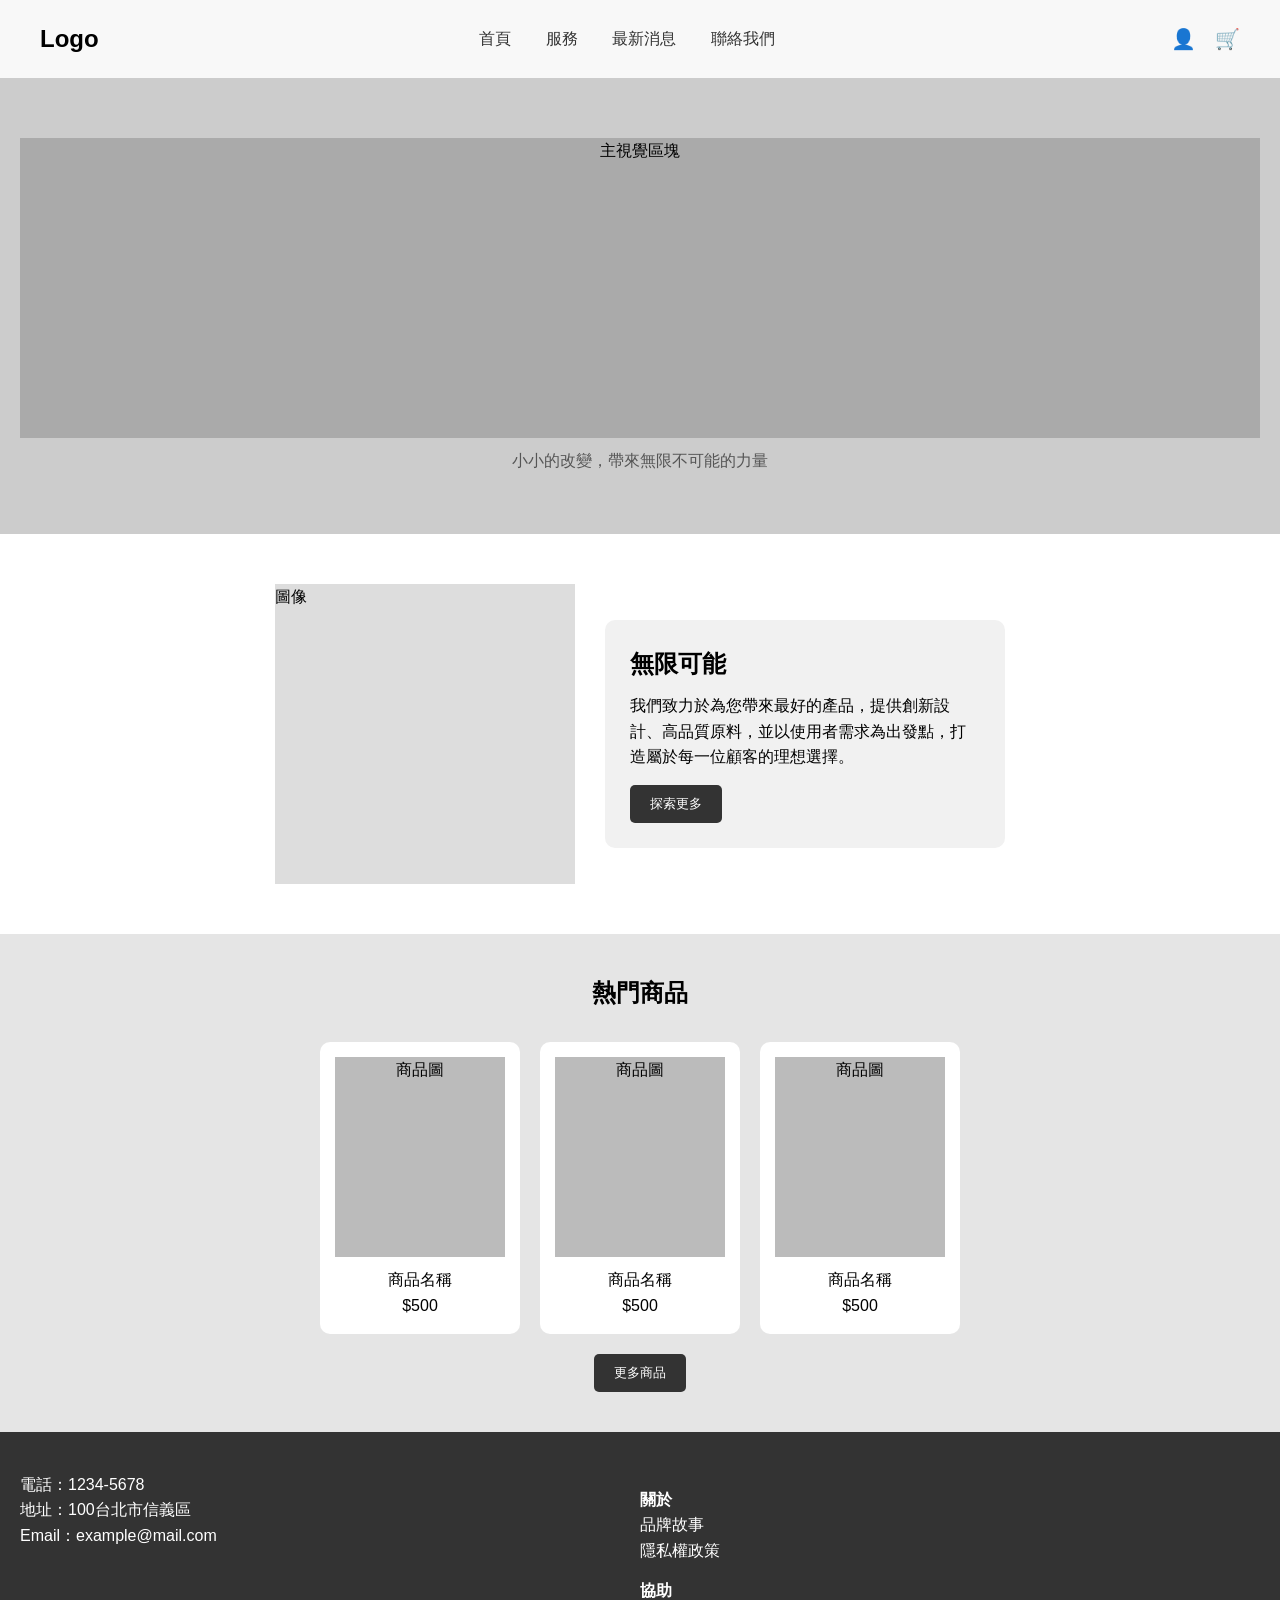
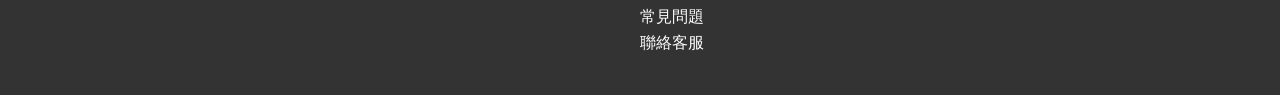
==== index.html @ bb770a78 "Add files via upload" ====
<!DOCTYPE html>
<html lang="zh-Hant">
<head>
  <meta charset="UTF-8" />
  <meta name="viewport" content="width=device-width, initial-scale=1.0" />
  <title>首頁範本</title>
  <link rel="stylesheet" href="styles.css" />
</head>
<body>

  <!-- 導覽列 -->
  <header class="navbar">
    <div class="logo">Logo</div>
    <nav class="menu">
      <a href="#">首頁</a>
      <a href="#">服務</a>
      <a href="#">最新消息</a>
      <a href="#">聯絡我們</a>
    </nav>
    <div class="icons">
      <span class="icon">👤</span>
      <span class="icon">🛒</span>
    </div>
  </header>

  <!-- 主視覺 -->
  <section class="hero">
    <div class="hero-banner">主視覺區塊</div>
    <p class="hero-subtitle">小小的改變，帶來無限不可能的力量</p>
  </section>

  <!-- 精選商品區 -->
  <section class="feature">
    <div class="feature-image">圖像</div>
    <div class="feature-text">
      <h2>無限可能</h2>
      <p>
        我們致力於為您帶來最好的產品，提供創新設計、高品質原料，並以使用者需求為出發點，打造屬於每一位顧客的理想選擇。
      </p>
      <button>探索更多</button>
    </div>
  </section>

  <!-- 熱門商品 -->
  <section class="products">
    <h2>熱門商品</h2>
    <div class="product-list">
      <div class="product-card">
        <div class="product-image">商品圖</div>
        <p>商品名稱</p>
        <p>$500</p>
      </div>
      <div class="product-card">
        <div class="product-image">商品圖</div>
        <p>商品名稱</p>
        <p>$500</p>
      </div>
      <div class="product-card">
        <div class="product-image">商品圖</div>
        <p>商品名稱</p>
        <p>$500</p>
      </div>
    </div>
    <button class="load-more">更多商品</button>
  </section>

  <!-- 頁尾 -->
  <footer class="footer">
    <div class="footer-contact">
      <p>電話：1234-5678</p>
      <p>地址：100台北市信義區</p>
      <p>Email：example@mail.com</p>
    </div>
    <div class="footer-links">
      <div>
        <h4>關於</h4>
        <p>品牌故事</p>
        <p>隱私權政策</p>
      </div>
      <div>
        <h4>協助</h4>
        <p>常見問題</p>
        <p>聯絡客服</p>
      </div>
    </div>
  </footer>

</body>
</html>
---- styles.css ----
* {
    margin: 0;
    padding: 0;
    box-sizing: border-box;
  }
  
  body {
    font-family: 'Arial', sans-serif;
    line-height: 1.6;
  }
  
  /* 導覽列 */
  .navbar {
    display: flex;
    justify-content: space-between;
    align-items: center;
    padding: 20px 40px;
    background-color: #f8f8f8;
  }
  
  .logo {
    font-weight: bold;
    font-size: 24px;
  }
  
  .menu a {
    margin: 0 15px;
    text-decoration: none;
    color: #333;
  }
  
  .icons .icon {
    margin-left: 15px;
    font-size: 20px;
  }
  
  /* 主視覺區 */
  .hero {
    background-color: #ccc;
    text-align: center;
    padding: 60px 20px;
  }
  
  .hero-banner {
    background: #aaa;
    height: 300px;
    margin-bottom: 10px;
  }
  
  .hero-subtitle {
    color: #555;
  }
  
  /* 精選區 */
  .feature {
    display: flex;
    flex-wrap: wrap;
    padding: 50px 20px;
    background: #fff;
    gap: 30px;
    justify-content: center;
    align-items: center;
  }
  
  .feature-image {
    background: #ddd;
    width: 300px;
    height: 300px;
  }
  
  .feature-text {
    max-width: 400px;
    background: #f1f1f1;
    padding: 25px;
    border-radius: 10px;
  }
  
  .feature-text h2 {
    margin-bottom: 10px;
  }
  
  .feature-text button {
    margin-top: 15px;
    padding: 10px 20px;
    background: #333;
    color: white;
    border: none;
    border-radius: 5px;
  }
  
  /* 商品卡片 */
  .products {
    background: #e5e5e5;
    padding: 40px 20px;
    text-align: center;
  }
  
  .product-list {
    display: flex;
    justify-content: center;
    gap: 20px;
    margin-top: 30px;
    flex-wrap: wrap;
  }
  
  .product-card {
    background: white;
    padding: 15px;
    width: 200px;
    border-radius: 10px;
  }
  
  .product-image {
    background: #bbb;
    height: 200px;
    margin-bottom: 10px;
  }
  
  .load-more {
    margin-top: 20px;
    padding: 10px 20px;
    border: none;
    background: #333;
    color: white;
    border-radius: 5px;
  }
  
  /* 頁尾 */
  .footer {
    background: #333;
    color: white;
    padding: 40px 20px;
    display: flex;
    flex-wrap: wrap;
    justify-content: space-between;
  }
  
  .footer-contact,
  .footer-links {
    flex: 1 1 250px;
  }
  
  .footer-links div {
    margin-top: 15px;
  }
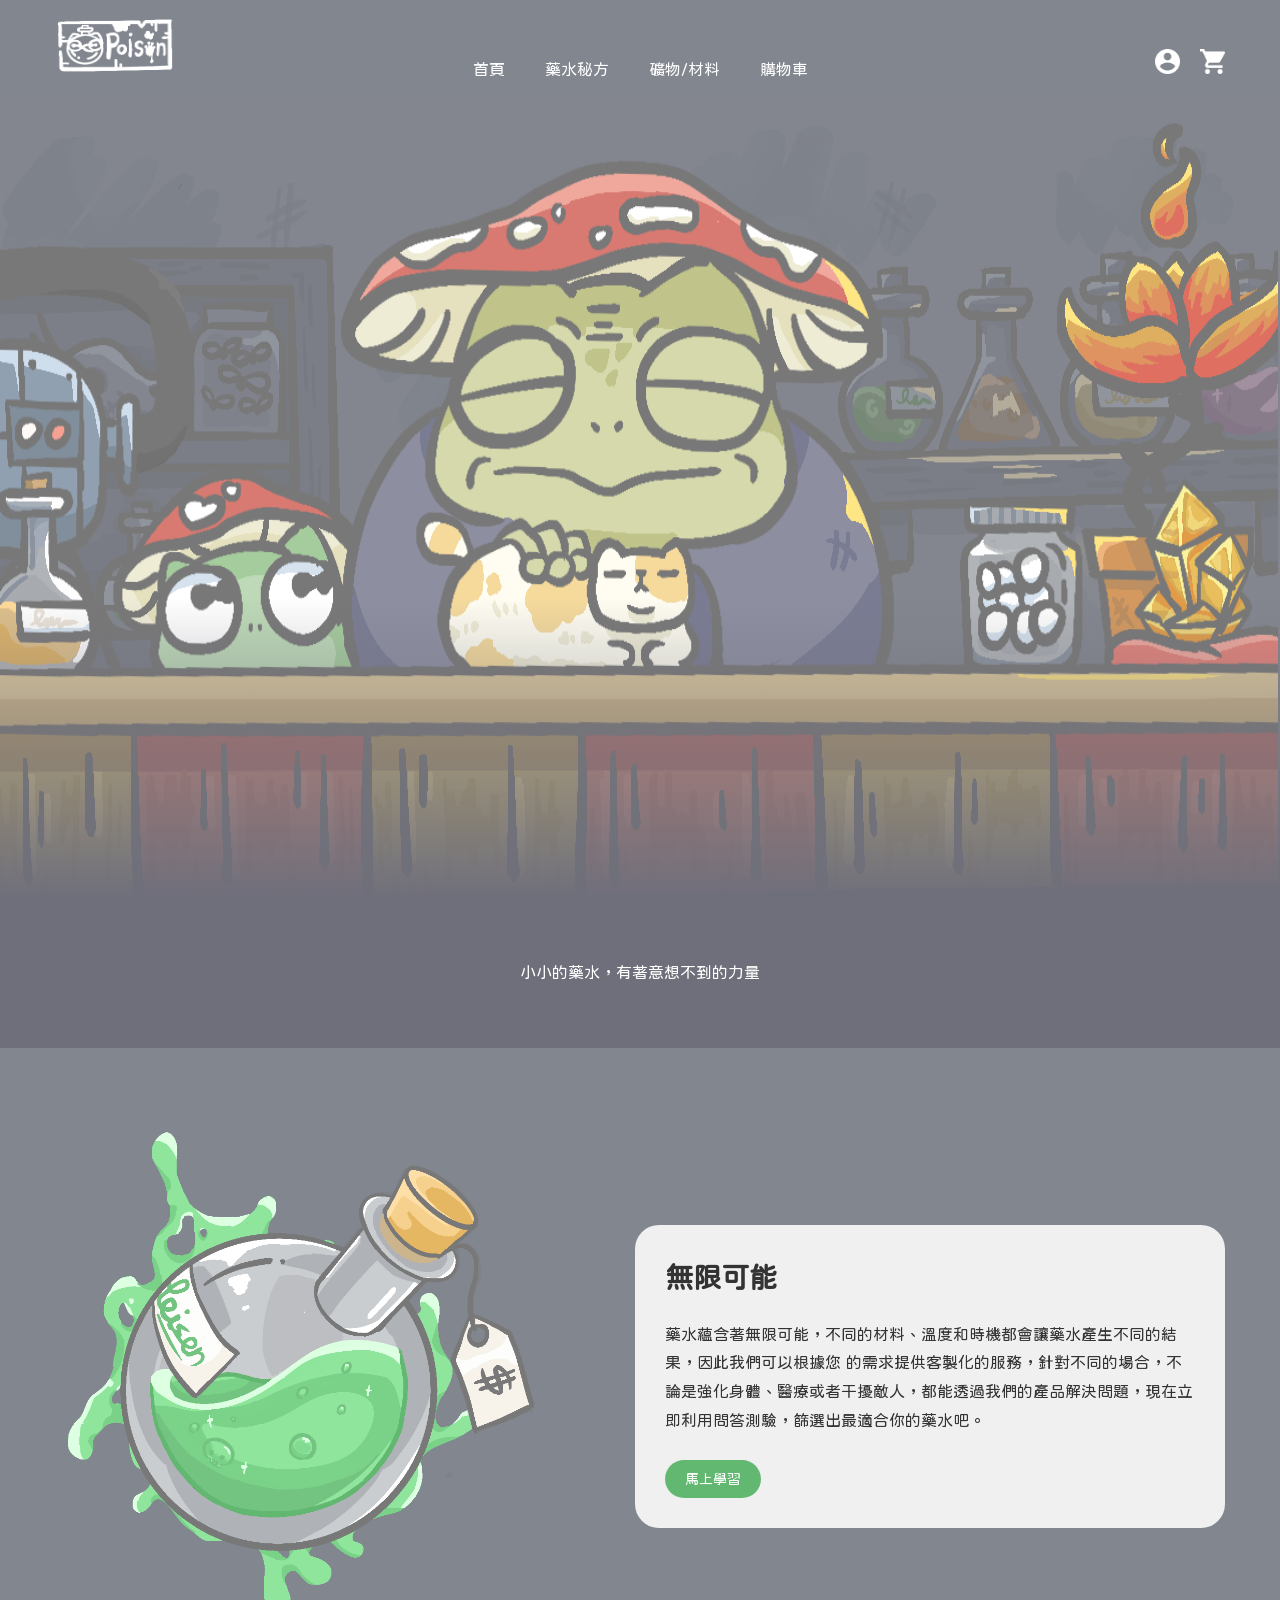
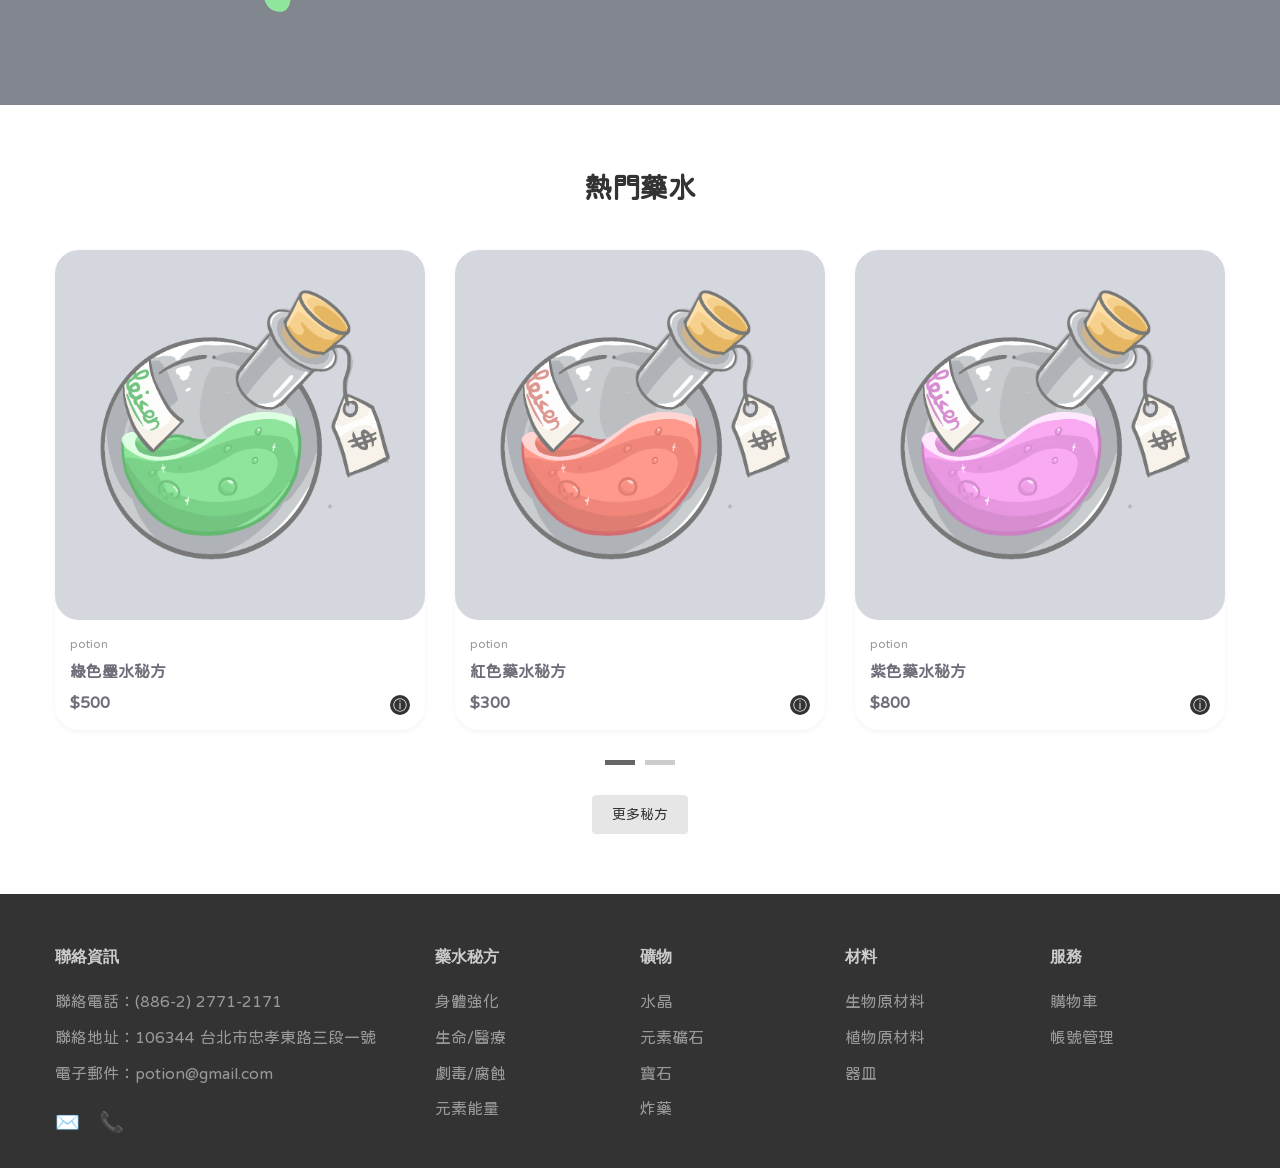
==== commit a85771bc: "Rename claude_fix.html to index.html" ====
--- a/index.html
+++ b/index.html
@@ -1,89 +1,168 @@
 <!DOCTYPE html>
-<html lang="zh-Hant">
+<html lang="zh-TW">
 <head>
-  <meta charset="UTF-8" />
-  <meta name="viewport" content="width=device-width, initial-scale=1.0" />
-  <title>首頁範本</title>
-  <link rel="stylesheet" href="styles.css" />
+    <meta charset="UTF-8">
+    <meta name="viewport" content="width=device-width, initial-scale=1.0">
+    <title>藥水教學課程網站</title>
+    <link rel="stylesheet" href="style_fix.css">
 </head>
 <body>
-
-  <!-- 導覽列 -->
-  <header class="navbar">
-    <div class="logo">Logo</div>
-    <nav class="menu">
-      <a href="#">首頁</a>
-      <a href="#">服務</a>
-      <a href="#">最新消息</a>
-      <a href="#">聯絡我們</a>
-    </nav>
-    <div class="icons">
-      <span class="icon">👤</span>
-      <span class="icon">🛒</span>
-    </div>
-  </header>
-
-  <!-- 主視覺 -->
-  <section class="hero">
-    <div class="hero-banner">主視覺區塊</div>
-    <p class="hero-subtitle">小小的改變，帶來無限不可能的力量</p>
-  </section>
-
-  <!-- 精選商品區 -->
-  <section class="feature">
-    <div class="feature-image">圖像</div>
-    <div class="feature-text">
-      <h2>無限可能</h2>
-      <p>
-        我們致力於為您帶來最好的產品，提供創新設計、高品質原料，並以使用者需求為出發點，打造屬於每一位顧客的理想選擇。
-      </p>
-      <button>探索更多</button>
-    </div>
-  </section>
-
-  <!-- 熱門商品 -->
-  <section class="products">
-    <h2>熱門商品</h2>
-    <div class="product-list">
-      <div class="product-card">
-        <div class="product-image">商品圖</div>
-        <p>商品名稱</p>
-        <p>$500</p>
-      </div>
-      <div class="product-card">
-        <div class="product-image">商品圖</div>
-        <p>商品名稱</p>
-        <p>$500</p>
-      </div>
-      <div class="product-card">
-        <div class="product-image">商品圖</div>
-        <p>商品名稱</p>
-        <p>$500</p>
-      </div>
-    </div>
-    <button class="load-more">更多商品</button>
-  </section>
-
-  <!-- 頁尾 -->
-  <footer class="footer">
-    <div class="footer-contact">
-      <p>電話：1234-5678</p>
-      <p>地址：100台北市信義區</p>
-      <p>Email：example@mail.com</p>
-    </div>
-    <div class="footer-links">
-      <div>
-        <h4>關於</h4>
-        <p>品牌故事</p>
-        <p>隱私權政策</p>
-      </div>
-      <div>
-        <h4>協助</h4>
-        <p>常見問題</p>
-        <p>聯絡客服</p>
-      </div>
-    </div>
-  </footer>
-
+    <header>
+        <div class="container">
+            <div class="logo">
+                <a href="#"><img src="logo.png" alt="logo" class="logo-placeholder"></a>
+            </div>
+            <nav>
+                <ul class="main-nav">
+                    <li><a href="#">首頁</a></li>
+                    <li><a href="#">藥水秘方</a></li>
+                    <li><a href="#">礦物/材料</a></li>
+                    <li><a href="#">購物車</a></li>
+                </ul>
+            </nav>
+            <div class="user-actions">
+                <a href="#" class="user-icon"><img src="326497_account_circle_icon.png" alt="account" class="icon"></a>
+                <a href="#" class="cart-icon"><img src="326700_cart_shopping_icon.png" alt="shopping" class="icon"></a>
+            </div>
+        </div>
+    </header>
+    
+    <section class="hero">
+        <div class="hero-container">
+            <div class="hero-content">
+                <img src="主頁圖.png" alt="Hero Image" class="hero-placeholder">
+                <div class="gradiant"></div>
+            </div>
+        </div>
+    </section>
+    
+    <section class="notice">
+        <div class="container">
+            <p>小小的藥水，有著意想不到的力量</p>
+        </div>
+    </section>
+    
+    <section class="features">
+        <div class="container">
+            <div class="feature-layout">
+                <div class="feature-image">
+                    <img src="介紹藥水.png" alt="Feature Image" class="feature-placeholder">
+                </div>
+                <div class="feature-content">
+                    <h2>無限可能</h2>
+                    <p>
+                        藥水蘊含著無限可能，不同的材料、溫度和時機都會讓藥水產生不同的結果，因此我們可以根據您 的需求提供客製化的服務，針對不同的場合，不論是強化身體、醫療或者干擾敵人，都能透過我們的產品解決問題，現在立即利用問答測驗，篩選出最適合你的藥水吧。
+                    </p>
+                    <a href="#" class="btn">馬上學習</a>
+                </div>
+            </div>
+        </div>
+    </section>
+    
+    <section class="hot-products">
+        <div class="container">
+            <h2>熱門藥水</h2>
+            <div class="products-grid">
+                <div class="product-card">
+                    <div class="product-image">
+                        <img src="綠色藥水.png" alt="Product 1" class="product-placeholder">
+                    </div>
+                    <div class="product-info">
+                        <p class="product-label">potion</p>
+                        <h3>綠色墨水秘方</h3>
+                        <p class="price">$500</p>
+                        <div class="info-icon">ⓘ</div>
+                    </div>
+                </div>
+                
+                <div class="product-card">
+                    <div class="product-image">
+                        <img src="紅色藥水.png" alt="Product 1" class="product-placeholder">
+                    </div>
+                    <div class="product-info">
+                        <p class="product-label">potion</p>
+                        <h3>紅色藥水秘方</h3>
+                        <p class="price">$300</p>
+                        <div class="info-icon">ⓘ</div>
+                    </div>
+                </div>
+                
+                <div class="product-card">
+                    <div class="product-image">
+                        <img src="紫色藥水.png" alt="Product 1" class="product-placeholder">
+                    </div>
+                    <div class="product-info">
+                        <p class="product-label">potion</p>
+                        <h3>紫色藥水秘方</h3>
+                        <p class="price">$800</p>
+                        <div class="info-icon">ⓘ</div>
+                    </div>
+                </div>
+            </div>
+            
+            <div class="pagination">
+                <div class="page-dot active"></div>
+                <div class="page-dot"></div>
+            </div>
+            
+            <div class="view-more">
+                <a href="#" class="btn">更多秘方</a>
+            </div>
+        </div>
+    </section>
+    
+    <footer>
+        <div class="container">
+            <div class="footer-content">
+                <div class="footer-section contact-info">
+                    <h4>聯絡資訊</h4>
+                    <p>聯絡電話：(886-2) 2771-2171</p>
+                    <p>聯絡地址：106344 台北市忠孝東路三段一號</p>
+                    <p>電子郵件：potion@gmail.com</p>
+                    <div class="contact-icons">
+                        <a href="mailto:potion@gmail.com" class="icon">✉️</a>
+                        <a href="tel:+88622771-2171" class="icon">📞</a>
+                    </div>
+                </div>
+                
+                <div class="footer-section">
+                    <h4>藥水秘方</h4>
+                    <ul>
+                        <li><a href="#">身體強化</a></li>
+                        <li><a href="#">生命/醫療</a></li>
+                        <li><a href="#">劇毒/腐蝕</a></li>
+                        <li><a href="#">元素能量</a></li>
+                    </ul>
+                </div>
+                
+                <div class="footer-section">
+                    <h4>礦物</h4>
+                    <ul>
+                        <li><a href="#">水晶</a></li>
+                        <li><a href="#">元素礦石</a></li>
+                        <li><a href="#">寶石</a></li>
+                        <li><a href="#">炸藥</a></li>
+                    </ul>
+                </div>
+                
+                <div class="footer-section">
+                    <h4>材料</h4>
+                    <ul>
+                        <li><a href="#">生物原材料</a></li>
+                        <li><a href="#">植物原材料</a></li>
+                        <li><a href="#">器皿</a></li>
+                    </ul>
+                </div>
+                
+                <div class="footer-section">
+                    <h4>服務</h4>
+                    <ul>
+                        <li><a href="#">購物車</a></li>
+                        <li><a href="#">帳號管理</a></li>
+                    </ul>
+                </div>
+            </div>
+        </div>
+    </footer>
 </body>
 </html>
--- a/style_fix.css
+++ b/style_fix.css
@@ -0,0 +1,481 @@
+@font-face{
+    font-family:'jf-openhuninn';
+    src: url("font/jf-openhuninn-2.1.eot"),
+        url('font/jf-openhuninn-2.1.ttf'),
+        url('font/jf-openhuninn-2.1.woff');
+}
+/* General Styles */
+* {
+    margin: 0;
+    padding: 0;
+    box-sizing: border-box;
+}
+
+.product-info h3{
+    color: #6F6F7B;
+}
+
+.price{
+    color: #6F6F7B;
+}
+
+h2{
+    font-family: 'jf-openhuninn';
+}
+
+a{
+    font-family: 'jf-openhuninn';
+}
+
+h3{
+    font-family: 'jf-openhuninn';
+}
+
+p{
+    font-family: 'jf-openhuninn';
+}
+
+body {
+    font-family: Arial, "Microsoft JhengHei", sans-serif;
+    line-height: 1.6;
+    color: #333;
+    background-color: #f5f5f5;
+}
+
+.container {
+    width: 100%;
+    max-width: 1200px;
+    margin: 0 auto;
+    padding: 0 15px;
+}
+
+a {
+    text-decoration: none;
+    color: #333;
+}
+
+ul {
+    list-style: none;
+}
+
+.btn {
+    display: inline-block;
+    padding: 8px 20px;
+    background-color: #e6e6e6;
+    color: #333;
+    border-radius: 4px;
+    font-size: 14px;
+    transition: background-color 0.3s;
+}
+
+.btn:hover {
+    background-color: #d4d4d4;
+}
+
+/* Header Styles */
+header {
+    padding: 15px 0;
+    background-color: #82868F;
+}
+
+header .container {
+    display: flex;
+    justify-content: space-between;
+    align-items:flex-end;
+}
+
+header .icon {
+    width: 25px;
+    height: 25px;
+}
+
+.logo {
+    display: flex;
+    flex: 1;
+    align-items:flex-end;
+}
+
+.logo-placeholder {
+    width: 120px;
+    height: 60px;
+    position: relative;
+}
+
+.logo-placeholder::before, .logo-placeholder::after {
+    content: '';
+    position: absolute;
+    background-color: #ccc;
+    width: 1px;
+    height: 100%;
+    top: 0;
+    left: 50%;
+    transform: rotate(45deg);
+}
+
+.logo-placeholder::after {
+    transform: rotate(-45deg);
+}
+
+nav {
+    flex: 2;
+}
+
+.main-nav {
+    display: flex;
+    justify-content: center;
+}
+
+.main-nav li {
+    margin: 0 20px;
+    position: relative;
+}
+
+.main-nav li a {
+    padding: 10px 0;
+    position: relative;
+    color: white;
+}
+
+.main-nav li a:hover {
+    color: white;
+}
+
+.main-nav li a::after {
+    content: '';
+    position: absolute;
+    width: 0;
+    height: 2px;
+    bottom: 0;
+    left: 0;
+    background-color: white;
+    transition: width 0.3s;
+}
+
+.main-nav li a:hover::after {
+    width: 100%;
+}
+
+.user-actions {
+    flex: 1;
+    display: flex;
+    justify-content: flex-end;
+    align-items: center;
+}
+
+.user-actions a {
+    margin-left: 20px;
+    font-size: 20px;
+}
+
+/* Hero Section */
+.hero {
+    padding: 0;
+    background-color: #e9e9e9;
+}
+
+.hero-content{
+    height: 800px;
+    position: relative;
+}
+
+.hero-placeholder {
+    width: 100vw;
+    height: 100%;
+    position: relative;
+}
+
+.gradiant {
+    position: absolute;
+    bottom: 0px;
+    width: 100%;
+    height: 300px;
+    background: linear-gradient(to bottom, rgba(111,111,123,0) 0%,rgba(111,111,123,1) 100%);
+}
+
+/* Notice Section */
+.notice {
+    background-color: #6F6F7B;
+    color: white;
+    padding: 15px 0;
+    text-align: center;
+    height: 150px;
+    display: flex;
+    align-items: center;
+}
+
+/* Features Section */
+.features {
+    padding: 60px 0;
+    background-color: #82868F;
+
+}
+
+.feature-layout {
+    display: flex;
+    align-items: center;
+    gap: 50px;
+}
+
+.feature-image {
+    flex: 1;
+}
+
+.feature-placeholder {
+    width: 100%;
+    height: 100%;
+    min-height: 300px;
+    position: relative;
+}
+
+.feature-placeholder::before, .feature-placeholder::after {
+    content: '';
+    position: absolute;
+    background-color: #ccc;
+    width: 1px;
+    height: 100%;
+    top: 0;
+    left: 50%;
+    transform: rotate(45deg);
+}
+
+.feature-placeholder::after {
+    transform: rotate(-45deg);
+}
+
+.feature-content {
+    flex: 1;
+    padding: 30px;
+    background-color: #f0f0f0;
+    border-radius: 24px;
+}
+
+.feature-content h2 {
+    margin-bottom: 20px;
+    font-size: 28px;
+}
+
+.feature-content p {
+    margin-bottom: 25px;
+    line-height: 1.8;
+}
+
+.feature-content .btn {
+    display: inline-block;
+    margin: 0 auto;
+    color: white;
+    background-color: #63B871;
+    border-radius: 22px;
+}
+
+/* Hot Products Section */
+.hot-products {
+    padding: 60px 0;
+    background-color: #fff;
+}
+
+.hot-products h2 {
+    text-align: center;
+    margin-bottom: 40px;
+    font-size: 28px;
+}
+
+.products-grid {
+    display: grid;
+    grid-template-columns: repeat(3, 1fr);
+    gap: 30px;
+    margin-bottom: 30px;
+}
+
+.product-card {
+    background-color: #fff;
+    position: relative;
+    box-shadow: 0 2px 5px rgba(0,0,0,0.05);
+    transition: transform 0.3s, box-shadow 0.3s;
+    border-radius: 24px;
+}
+
+.product-card:hover {
+    transform: translateY(-5px);
+    box-shadow: 0 5px 15px rgba(0,0,0,0.1);
+}
+
+.product-image {
+    height: 0;
+    padding-bottom: 100%;
+    position: relative;
+}
+
+.product-placeholder {
+    position: absolute;
+    width: 100%;
+    height: 100%;
+    background-color: #D4D7DD;
+    border-radius: 24px;
+}
+
+.product-placeholder::before, .product-placeholder::after {
+    content: '';
+    position: absolute;
+    background-color: #ccc;
+    width: 1px;
+    height: 100%;
+    top: 0;
+    left: 50%;
+    transform: rotate(45deg);
+}
+
+.product-placeholder::after {
+    transform: rotate(-45deg);
+}
+
+.product-info {
+    padding: 15px;
+    position: relative;
+}
+
+.product-label {
+    color: #999;
+    font-size: 12px;
+    margin-bottom: 5px;
+}
+
+.product-info h3 {
+    font-size: 16px;
+    margin-bottom: 5px;
+}
+
+.price {
+    font-weight: bold;
+}
+
+.info-icon {
+    position: absolute;
+    right: 15px;
+    bottom: 15px;
+    width: 20px;
+    height: 20px;
+    border-radius: 50%;
+    text-align: center;
+    line-height: 20px;
+    font-size: 14px;
+    color: #fff;
+    background-color: #333;
+}
+
+.pagination {
+    display: flex;
+    justify-content: center;
+    margin: 20px 0;
+}
+
+.page-dot {
+    width: 30px;
+    height: 5px;
+    background-color: #ccc;
+    margin: 0 5px;
+    cursor: pointer;
+}
+
+.page-dot.active {
+    background-color: #666;
+}
+
+.view-more {
+    text-align: center;
+    margin-top: 30px;
+}
+
+/* Footer Styles */
+footer {
+    background-color: #333;
+    color: #fff;
+    padding: 50px 0 30px;
+}
+
+.footer-content {
+    display: grid;
+    grid-template-columns: 2fr 1fr 1fr 1fr 1fr;
+    gap: 30px;
+}
+
+.footer-section h4 {
+    margin-bottom: 20px;
+    font-size: 16px;
+    color: #ccc;
+}
+
+.footer-section ul li {
+    margin-bottom: 10px;
+}
+
+.footer-section ul li a {
+    color: #999;
+    transition: color 0.3s;
+}
+
+.footer-section ul li a:hover {
+    color: #fff;
+}
+
+.contact-info p {
+    color: #999;
+    margin-bottom: 10px;
+}
+
+.contact-icons {
+    margin-top: 20px;
+}
+
+.contact-icons .icon {
+    margin-right: 15px;
+    font-size: 20px;
+    color: #ccc;
+}
+
+/* Responsive Design */
+@media (max-width: 992px) {
+    .footer-content {
+        grid-template-columns: 1fr 1fr 1fr;
+    }
+    
+    .contact-info {
+        grid-column: span 3;
+        margin-bottom: 30px;
+    }
+}
+
+@media (max-width: 768px) {
+    .feature-layout {
+        flex-direction: column;
+    }
+    
+    .products-grid {
+        grid-template-columns: repeat(2, 1fr);
+    }
+    
+    .footer-content {
+        grid-template-columns: 1fr 1fr;
+    }
+    
+    .contact-info {
+        grid-column: span 2;
+    }
+}
+
+@media (max-width: 576px) {
+    .main-nav {
+        display: none;
+    }
+    
+    .products-grid {
+        grid-template-columns: 1fr;
+    }
+    
+    .footer-content {
+        grid-template-columns: 1fr;
+    }
+    
+    .contact-info {
+        grid-column: span 1;
+    }
+}
